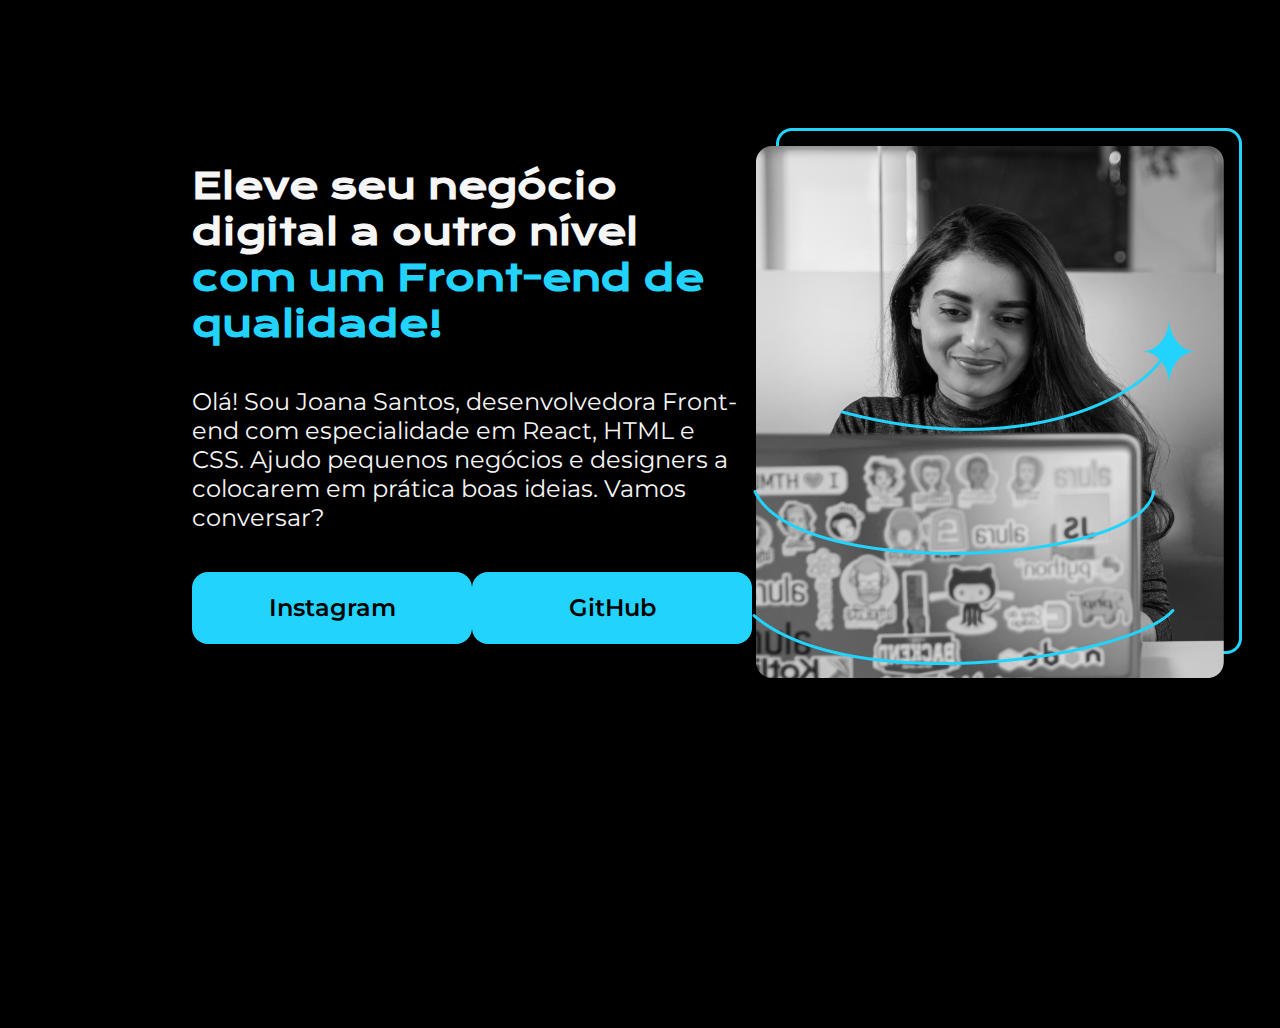
==== index.html @ db062478 "Prática de html e css após estudos do primeiro e segundo curso" ====
<!DOCTYPE html>
<html lang="pt-br">

<head>
    <meta charset="UTF-8">
    <meta http-equiv="X-UA-Compatible" content="IE=edge">
    <meta name="viewport" content="width=device-width, initial-scale=1.0">
    <title>Praticando hrml e CSS</title>
    <link rel="stylesheet" href="style.css">
</head>

<body>
    <header> </header>
    <main class="apresentacao">
        <section class="apresentacao__conteudo">
            <h1 class="apresentacao__conteudo__titulo">Eleve seu negócio digital a outro nível <strong
                    class="titulo-destaque"> com um Front-end de qualidade!</strong> </h1>
            <p class="apresentacao__conteudo__texto">Olá! Sou Joana Santos, desenvolvedora Front-end com especialidade
                em React, HTML e CSS. Ajudo pequenos
                negócios e designers a colocarem em prática boas ideias. Vamos conversar?</p>
            
            <div class="apresentacao__links">
                <a class="apresentacao__links__link" href="https://instagram.com">Instagram</a>
                <a class="apresentacao__links__link" href="https://github.com/">GitHub</a>
            </div>
        </section>
        <img src="Imagem.png" alt="foto da Joana santos programando">
    </main>
    <footer> </footer>
</body>

</html>
---- style.css ----
@import url('https://fonts.googleapis.com/css2?family=Krona+One&family=Montserrat:wght@400;600&display=swap');

* {
    margin: 0;
    padding: 0;
}

body {
    box-sizing: border-box;
    height: 100vh;
    background-color: black;
    color: #F6F6F6;
}

.titulo-destaque {
    color: #22D4FD
}

.apresentacao {
    margin: 10% 15%;
    display: flex;
    align-items: center;
    justify-content: space-between;
}

.apresentacao__conteudo {
    display: flex;
    flex-direction: column;
    gap: 40px;
    width: 593px;
}

.apresentacao__conteudo__titulo {
    font-size: 36px;
    font-family: 'Krona One', sans-serif;
}

.apresentacao__conteudo__texto {
    font-size: 24px;
    font-family: 'Montserrat', sans-serif;
}

.apresentacao__links {
    display: flex;
    /*pq apresentação--links é elemento pai das ancoras*/
    justify-content: space-between;

}

.apresentacao__links__link{
    background-color: #22D4FD;
    width: 280px;
    text-align: center;
    border-radius: 16px;
    font-size: 24px;
    font-weight: 600;
    padding: 21.5px 0; /*primeiro valor vertical, se tivesse segundo seria para a horizontal*/
    text-decoration:none;
    color: #000000 ;
    font-family: 'Montserrat', sans-serif;
}
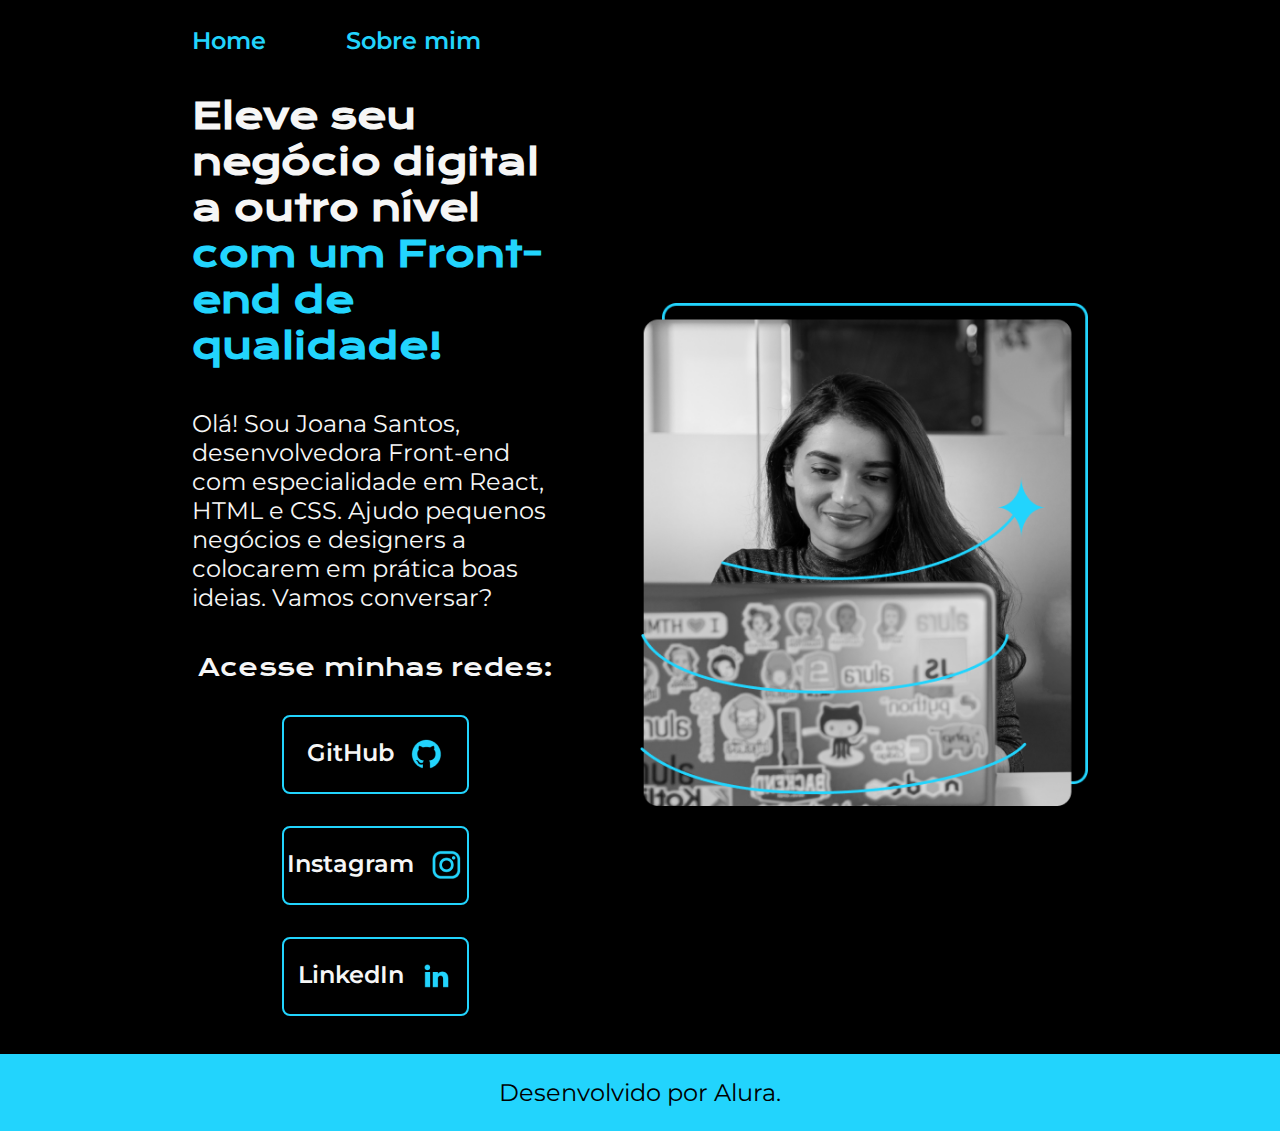
==== commit 3f1c0e50: "icones organizados em pasta e criação do arquivo html about me" ====
--- a/index.html
+++ b/index.html
@@ -5,12 +5,17 @@
     <meta charset="UTF-8">
     <meta http-equiv="X-UA-Compatible" content="IE=edge">
     <meta name="viewport" content="width=device-width, initial-scale=1.0">
-    <title>Praticando hrml e CSS</title>
-    <link rel="stylesheet" href="style.css">
+    <title>Praticando html e CSS</title>
+    <link rel="stylesheet" href="./styles/style.css">
 </head>
 
 <body>
-    <header> </header>
+    <header class="cabecalho">
+        <nav class="cabecalho__menu">
+            <a class="cabecalho__menu__link" href="index.html">Home</a>
+            <a class="cabecalho__menu__link" href="about.html">Sobre mim</a>
+        </nav>
+    </header>
     <main class="apresentacao">
         <section class="apresentacao__conteudo">
             <h1 class="apresentacao__conteudo__titulo">Eleve seu negócio digital a outro nível <strong
@@ -18,15 +23,25 @@
             <p class="apresentacao__conteudo__texto">Olá! Sou Joana Santos, desenvolvedora Front-end com especialidade
                 em React, HTML e CSS. Ajudo pequenos
                 negócios e designers a colocarem em prática boas ideias. Vamos conversar?</p>
-            
+
             <div class="apresentacao__links">
-                <a class="apresentacao__links__link" href="https://instagram.com">Instagram</a>
-                <a class="apresentacao__links__link" href="https://github.com/">GitHub</a>
+                <h2 class="apresentacao__links__subtitulo">Acesse minhas redes:</h2>
+                <a class="apresentacao__links__navegacao" href="https://github.com/">GitHub
+                    <img src="./Assets-aula2-curso3-html-e-css-main/assets/github.png">
+                </a>
+                <a class="apresentacao__links__navegacao" href="https://instagram.com">Instagram
+                    <img src="./Assets-aula2-curso3-html-e-css-main/assets/instagram.png">
+                </a>
+                <a class="apresentacao__links__navegacao" href="https://www.linkedin.com/">LinkedIn
+                    <img src="./Assets-aula2-curso3-html-e-css-main/assets/linkedin.png">
+                </a>
             </div>
         </section>
-        <img src="Imagem.png" alt="foto da Joana santos programando">
+        <img class="apresentacao__imagem" src="Imagem.png" alt="foto da Joana santos programando">
     </main>
-    <footer> </footer>
+    <footer class="rodape">
+        <p> Desenvolvido por Alura. </p>
+    </footer>
 </body>
 
 </html>--- a/styles/style.css
+++ b/styles/style.css
@@ -0,0 +1,128 @@
+@import url('https://fonts.googleapis.com/css2?family=Krona+One&family=Montserrat:wght@400;600&display=swap');
+
+* {
+    margin: 0;
+    padding: 0;
+}
+
+:root{
+    --cor-primaria: #000000;
+    --cor-secundaria:#f6f6f6;
+    --cor--terciaria:#22d4fd;
+    --cor-hover: #272727;
+
+    --fonte-primaria: 'Krona One', sans-serif;
+    --fonte-secundaria: 'Montserrat', sans-serif;
+}
+
+body {
+    box-sizing: border-box;
+    /* height: 100vh; */
+    background-color: var(--cor-primaria);
+    color: var(--cor-secundaria);
+}
+
+.cabecalho {
+    padding: 2% 0% 0% 15%;
+}
+
+.cabecalho__menu {
+    display: flex;
+    gap: 80px;
+}
+
+.cabecalho__menu__link {
+    font-family: var(--fonte-secundaria);
+    font-weight: 600;
+    font-size: 1.5rem;
+    color: var(--cor--terciaria);
+    text-decoration: none;
+}
+
+.apresentacao {
+    padding: 3% 15%; /*o primeiro valor é para superior e inferior, o segundo para as laterais*/
+    display: flex;
+    align-items: center;
+    justify-content: space-between;
+    gap: 82px;
+}
+
+.apresentacao__conteudo {
+    width: 50%;
+    display: flex;
+    flex-direction: column;
+    gap: 40px;
+    
+}
+
+.apresentacao__conteudo__titulo {
+    font-size: 2.25rem;
+    font-family: var(--fonte-primaria);
+}
+
+.titulo-destaque {
+    color: var(--cor--terciaria);
+}
+
+.apresentacao__conteudo__texto {
+    font-size: 1.5rem;
+    font-family: var(--fonte-secundaria);
+}
+
+.apresentacao__links {
+    display: flex;
+    flex-direction: column;
+    justify-content: space-between;
+    align-items: center;
+    gap: 32px;
+
+}
+
+.apresentacao__links__subtitulo {
+    font-family: var(--fonte-primaria);
+    font-weight: 400;
+
+}
+
+.apresentacao__links__navegacao {
+    display: flex;
+    justify-content: center;
+    gap: 16px;
+    width: 50%;
+    border: 2px solid var(--cor--terciaria);
+    text-align: center;
+    border-radius: 8px;
+    font-size: 1.5rem;
+    font-weight: 600;
+    padding: 21.5px 0;
+    /*primeiro valor vertical, se tivesse segundo seria para a horizontal*/
+    text-decoration: none;
+    color: #F6F6F6;
+    font-family: var(--fonte-secundaria);
+}
+
+.apresentacao__links__navegacao:hover {
+    background-color: var(--cor-hover);
+}
+
+.apresentacao__imagem {
+width: 50%;
+}
+
+.rodape {
+    padding: 1.5rem;
+    color: var(--cor-primaria);
+    background-color: var(--cor--terciaria);
+    text-align: center;
+    font-family: var(--fonte-secundaria);
+    font-size: 1.5rem;
+    font-weight: 400;
+}
+
+@media (max-width:1200px) /*oq está dentro do pareteses é uma condição*/{
+.apresentacao{
+    flex-direction: column-reverse;
+    padding: auto;
+}
+}
+
